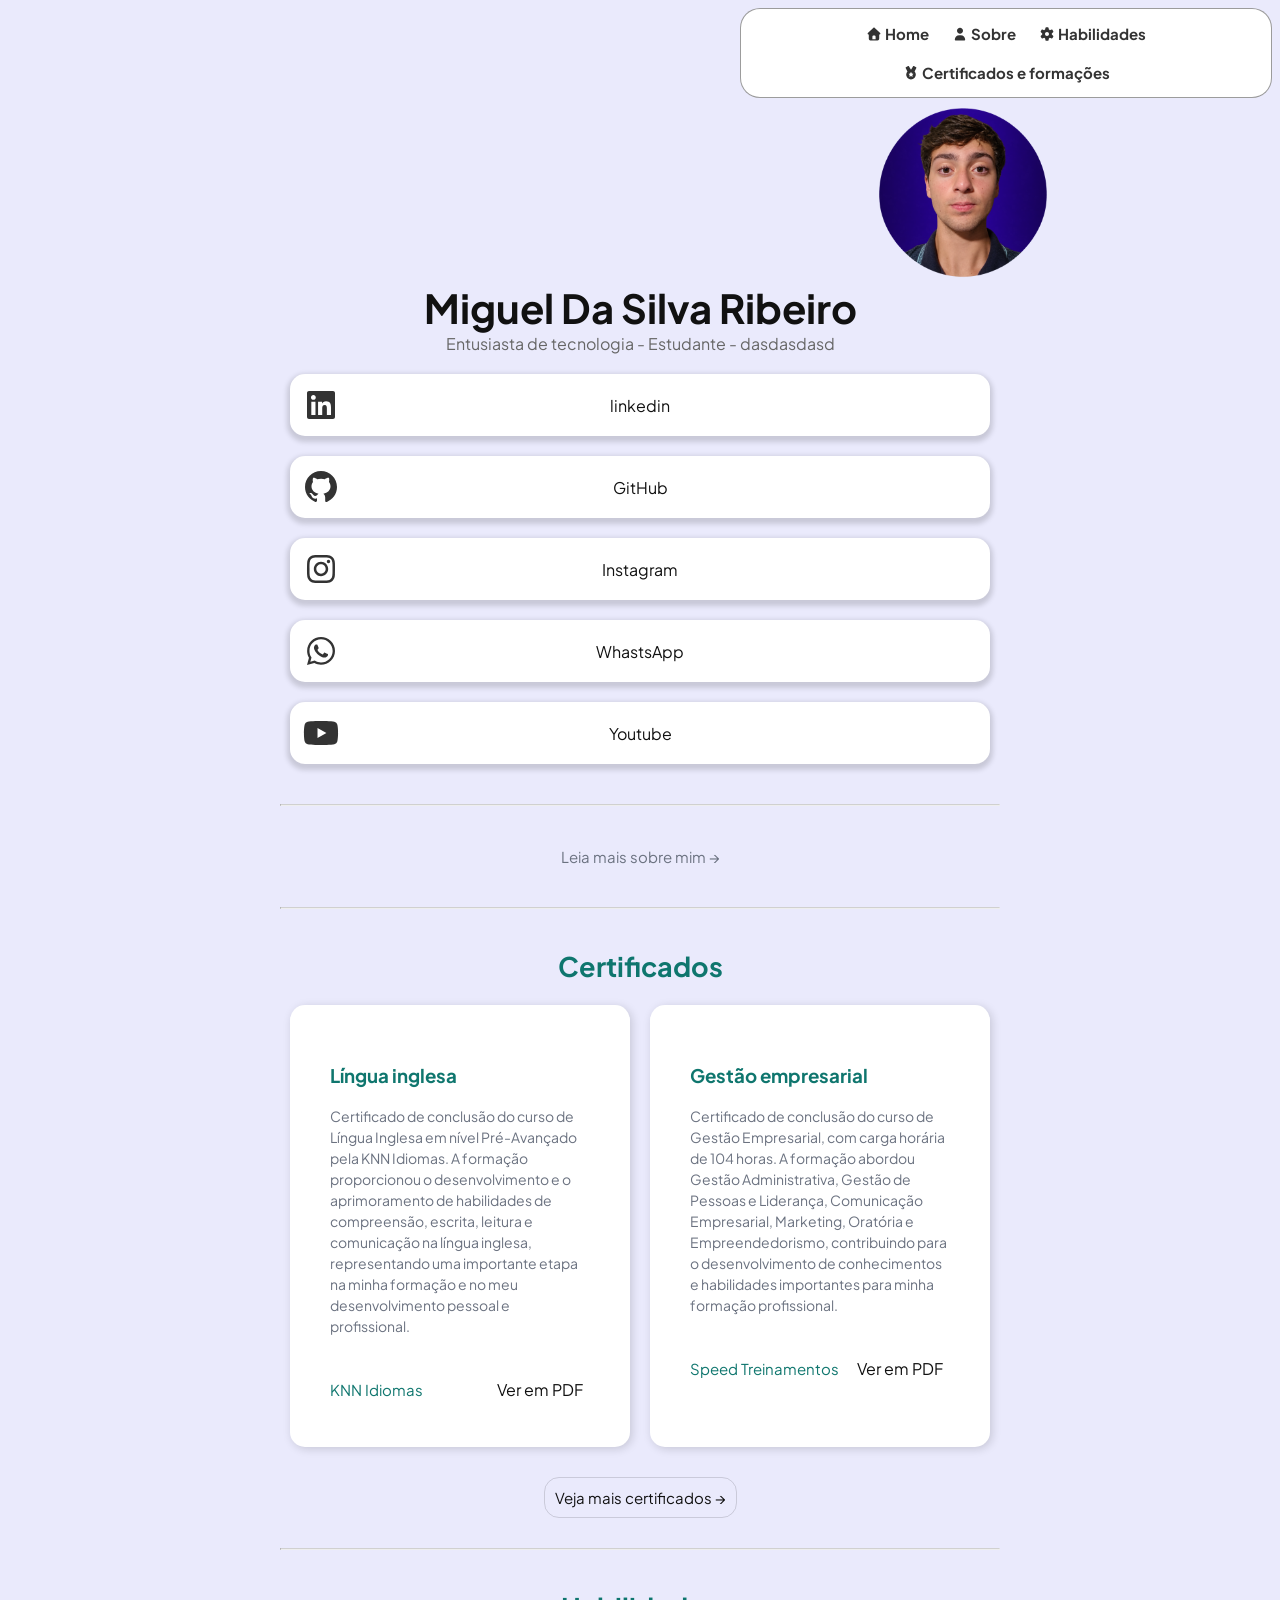
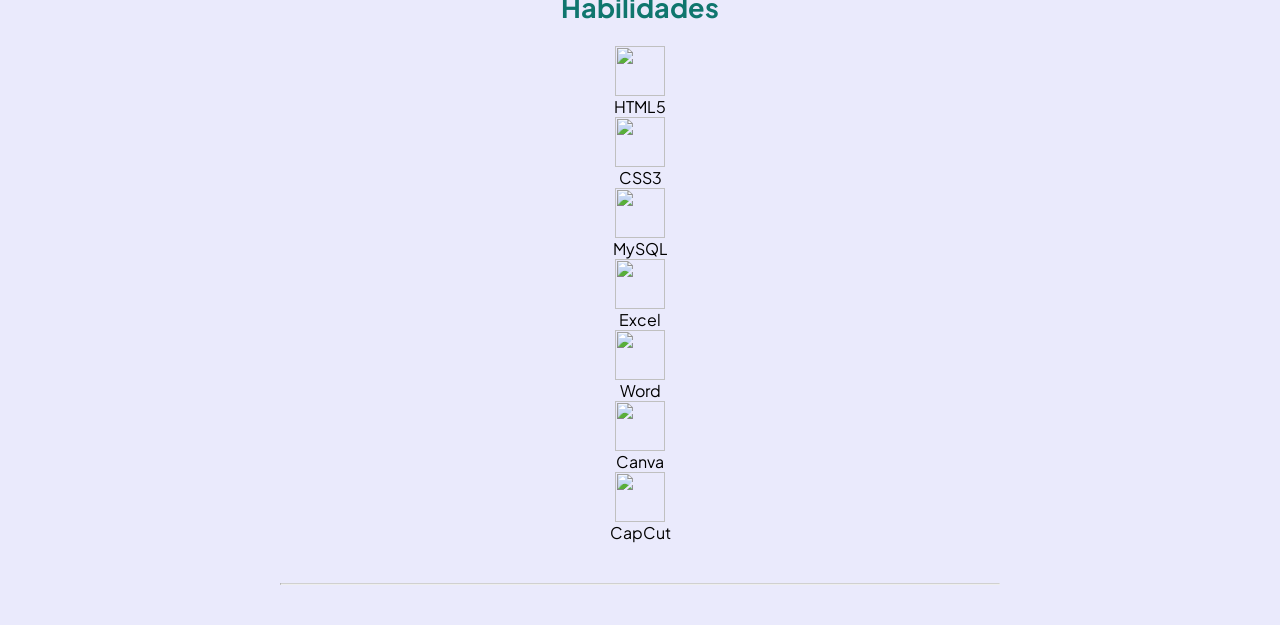
==== index.html @ 8a22ef95 "s" ====
<!DOCTYPE html>
<html lang="pt-br">
<head>
    <meta charset="UTF-8">
    <meta name="viewport" content="width=device-width, initial-scale=1.0">
    <title>Portfólio</title>
    <link rel="stylesheet" href="ESTILO/style.css">
    <link rel="preconnect" href="https://fonts.googleapis.com">
    <link rel="preconnect" href="https://fonts.gstatic.com" crossorigin>
    <link href="https://fonts.googleapis.com/css2?family=Inter:wght@400;500;600&family=Plus+Jakarta+Sans:wght@600;700&display=swap" rel="stylesheet">
</head>
<body>
    <header>
        <nav>
            <a href="index.html">
                <img src="Imagens/Icones/house.svg" alt="">
                 Home
            </a>
            <a href="sobre.html">
                 <img src="Imagens/Icones/person.svg" alt="">
                 Sobre
            </a>
            <a href="#"> <img src="Imagens/Icones/gear.svg" alt="">
                Habilidades
            </a>
            <a href="certificados.html"> <img src="Imagens/Icones/medal.svg" alt="">
                Certificados e formações
            </a>
            
        </nav>
    </header>

    <main>
        <section class="inicio">
            <img src="Imagens/FotoPro.png" alt="">
            <h1>Miguel Da Silva Ribeiro </h1>
            <p>Entusiasta de tecnologia - Estudante - dasdasdasd </p>
        </section>

        <section class="redes">
          
            <a target="_blank" href="www.linkedin.com/in/miguelribeiro22">
                <img src="Imagens/Icones/linkedin.svg" alt="">
                <span>linkedin</span>
            </a>
            <a target="_blank" href="https://github.com/Miguel-JHS">
                <img src="Imagens/Icones/github.svg" alt="">
                <span>GitHub</span>
            </a>

            <a target="_blank" href="https://www.instagram.com/eu_miguel.22">
                <img src="Imagens/Icones/instagram.svg" alt="">
                <span>Instagram</span>
            </a>

            <a target="_blank" href="#">
                <img src="Imagens/Icones/whatsapp.svg" alt="">
                <span>WhastsApp</span>
            </a>

            <a target="_blank" href="https://www.youtube.com/@MiguelJHS">
                <img src="Imagens/Icones/youtube.svg" alt="">
                <span>Youtube</span>
            </a>
             
        </section>

        <hr>

        <section class="sobre">
            <a href="#"><span>Leia mais sobre mim →</span></a>
        </section>

        <hr>

        <section class="formacoes">

            <h2>Certificados</h2>

            <div class="certificados">
                <article class="certificado">
                    <h3>Língua inglesa</h3>
                    <p>Certificado de conclusão do curso de Língua Inglesa em nível Pré-Avançado pela KNN Idiomas. A formação proporcionou o desenvolvimento e o aprimoramento de habilidades de compreensão, escrita, leitura e comunicação na língua inglesa, representando uma importante etapa na minha formação e no meu desenvolvimento pessoal e profissional.</p>
                    <br>
                    <span>KNN Idiomas</span>
                    <a target="_blank" href="#">Ver em PDF</a>
                </article>

                <article class="certificado">
                    <h3>Gestão empresarial</h3>
                    <p>Certificado de conclusão do curso de Gestão Empresarial, com carga horária de 104 horas. A formação abordou Gestão Administrativa, Gestão de Pessoas e Liderança, Comunicação Empresarial, Marketing, Oratória e Empreendedorismo, contribuindo para o desenvolvimento de conhecimentos e habilidades importantes para minha formação profissional.</p>
                    <br>
                    <span>Speed Treinamentos</span>
                    <a target="_blank" href="PDF/Certificado Unisal.pdf">Ver em PDF</a>
                </article>
            </div>

        </section>

        <section class="meuscert">
            <a href="#"><span>Veja mais certificados →</span></a>
        </section>

        <hr>

        <section class="skills">
            <h2>Habilidades</h2>
            <div class="habilidades">

                <span>  
                    <img src="Imagens/Icones/html5-colorido.svg" alt=""> 
                    HTML5</span>
                <span>  
                    <img src="Imagens/Icones/css3-colorido.svg" alt=""> 
                    CSS3</span>
                <span>  
                    <img src="Imagens/Icones/mysql-colorido.svg" alt=""> 
                    MySQL</span>
                <span>  
                    <img src="" alt=""> 
                    Excel</span>
                <span>  
                    <img src="" alt=""> 
                    Word</span>
                <span>  
                    <img src="Imagens/Icones/canva-colorido.svg" alt=""> 
                    Canva</span>
                <span>  
                    <img src="" alt=""> 
                    CapCut</span>
            </div>
        </section>

            <hr>

       </main>

</body>
</html>
---- ESTILO/style.css ----
* {
    box-sizing: border-box;
}


body {
    background-color: #eaeafc;
    font-family: 'Plus Jakarta Sans', 'Inter', sans-serif;
}

nav {
    background-color: white;
    width: 532px;
    border-radius: 20px;
    text-align: center;
    float: right;
    padding: 5px 2px 5px 2px;
    border: 1px solid rgba(0, 0, 0, 0.39);
}

nav a {
    display: inline-block;
    color: #333333;
    font-weight: bold;
    font-size: 15px;
    text-decoration: none;
    padding: 10px;
    border-radius: 20px;
    
}

nav a:hover {
    background-color: #CCFBF1;
    transition: 0.5s;
    border-radius: 20px;
}

nav img {
    position: relative;
    top: 2px;
    width: 16px;
    height: 16px;
}

.inicio h1 {
    color: #111111;
    font-size: 40px;
    text-align: center;
    margin: 0px;
}

.inicio p {
    color: #666666;
    text-align: center;
    margin: 0px;
}

.inicio img {
    position: relative;
    left: 830px;
    width: 250px;
    height: 170px;
    margin: auto;
    margin-top: 100px;
}

.redes a {
    display: grid;
    grid-template-columns: 1fr auto 1fr;
    align-items: center;

    color: #111111;
    text-decoration: none;

    background-color: white;
    width: 700px;
    text-align: center;
    padding: 10px;
    margin: 20px auto;
    border-radius: 15px;
    border: 1px solid #ffffff00;
    box-shadow: 0px 3px 5px 3px #00000025;
}

.redes a:hover {
    border: 1px solid #0f766e;
    color: #0f766e;
    box-shadow: 0 0 30px #0f766d4d;
    transition: 0.5s;
}

.redes span {
    grid-column: 2;
}

.redes img {
    width: 40px;
    height: 40px;
}

hr {
    border-top: 1px solid #d0d0d0;
    width: 720px;
    margin: 40px auto;
}

.sobre a {
    color: #6B7280;
    font-size: 15px;
    text-decoration: none;
}

.sobre a:hover {
    color: #81848a;
    transition: 0.5s;
}

.sobre {
    text-align: center;
    margin: 0px;
}

.formacoes h2  {
    color: #0F766E;
    font-size: 27px;
    text-align: center;
}

.certificados {
    display: grid;
    grid-template-columns: 340px 340px;
    gap: 20px;
    justify-content: center;
}

.certificado {
    background-color: #ffffff;
    color: #0F766E;
    width: 340px;
    padding: 40px;
    border-radius: 15px;
    box-shadow: 2px 2px 10px #00000027;
}

.certificado p {
    color: #6B7280;
    line-height: 1.5;
    font-size: 14px;
}

.certificado a {
    color: #111111;
    font-size: 16px;
    text-decoration: none;
    padding: 7px;
    float: right;
    border-radius: 10px;
}

.certificado a:hover {
    box-shadow: 0px 0px 30px rgba(0, 0, 0, 0.199);
    transition: 0.5s;
}

.certificado span {
    font-size: 15px;
    position: relative;
    top: 7px;
}

.meuscert {
    text-align: center;
    margin-top: 40px;
    
}

.meuscert a {
    color: #111111;
    text-decoration: none;
    
}

.meuscert span:hover {
    background-color: #00000023;
    color: rgb(81, 81, 255);
    transition: 0.5s;
}

.meuscert span {
    background-color: #eaeafc;
    font-size: 15px;
    padding: 10px;
    border-radius: 15px;
    border: 1px solid #00000023;
}

.skills h2 {
    color: #0F766E;
    font-size: 27px;
    text-align: center;
}

.habilidades span {
    display: flex;
    flex-direction: column;
    align-items: center;
   
}

.habilidades img {
    width: 50px;
    height: 50px;
}
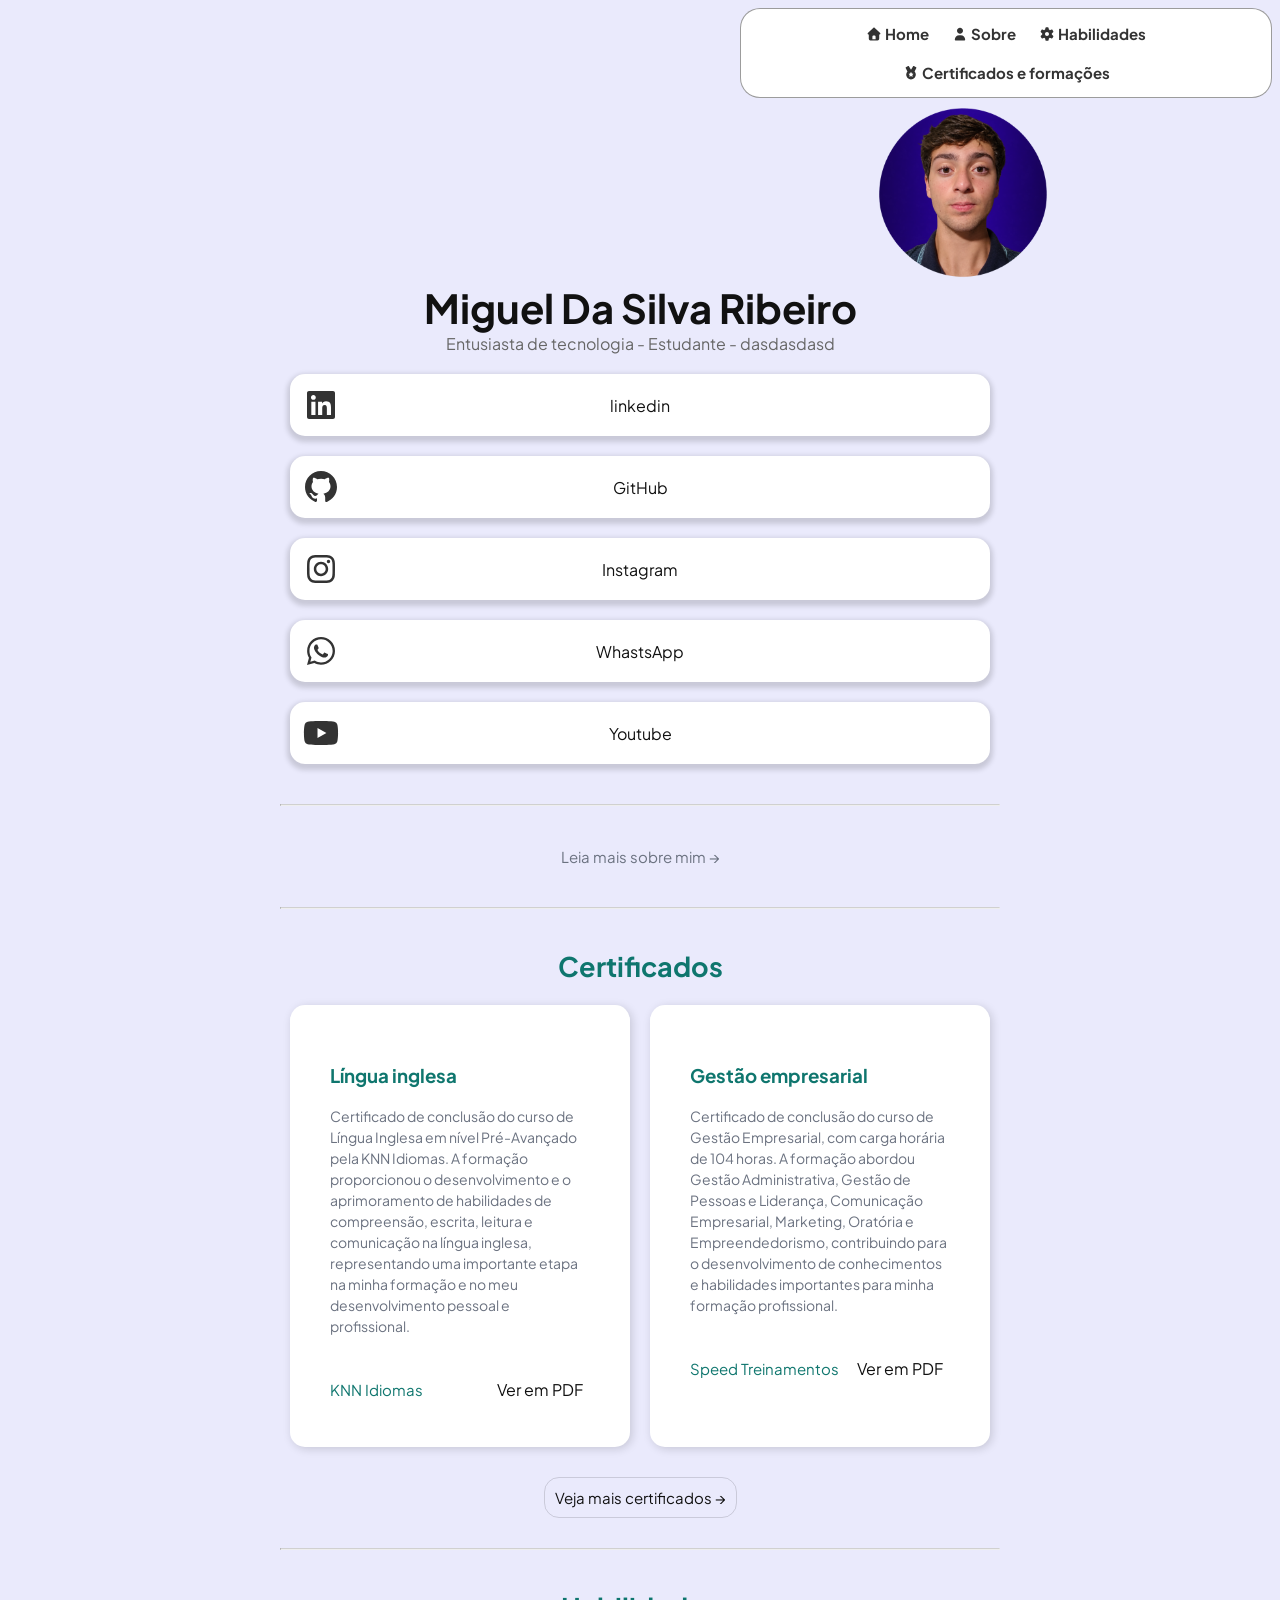
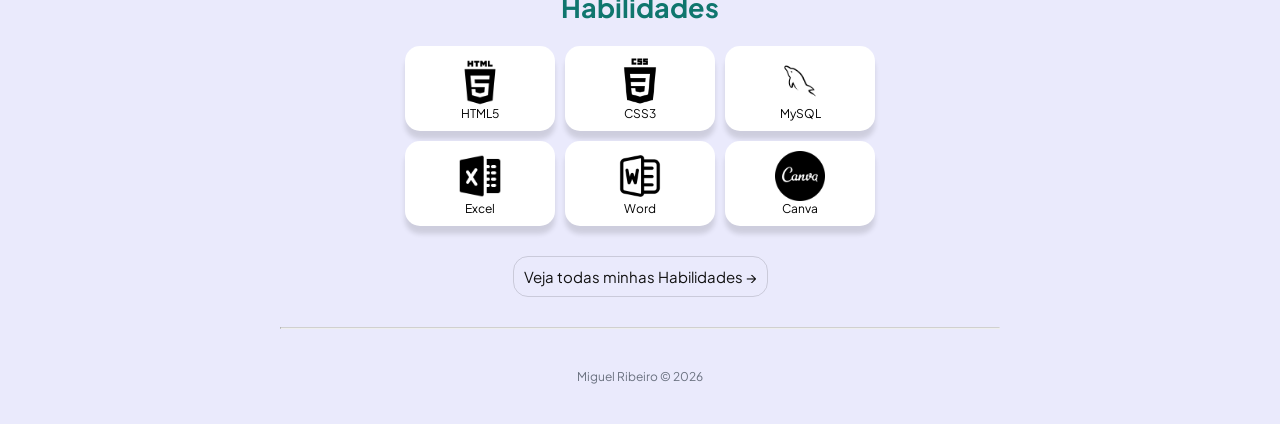
==== commit 46af6d6e: "." ====
--- a/index.html
+++ b/index.html
@@ -20,7 +20,7 @@
                  <img src="Imagens/Icones/person.svg" alt="">
                  Sobre
             </a>
-            <a href="#"> <img src="Imagens/Icones/gear.svg" alt="">
+            <a href="habilidades.html"> <img src="Imagens/Icones/gear.svg" alt="">
                 Habilidades
             </a>
             <a href="certificados.html"> <img src="Imagens/Icones/medal.svg" alt="">
@@ -53,7 +53,7 @@
                 <span>Instagram</span>
             </a>
 
-            <a target="_blank" href="#">
+            <a target="_blank" href="https://wa.me/+55019992273811">
                 <img src="Imagens/Icones/whatsapp.svg" alt="">
                 <span>WhastsApp</span>
             </a>
@@ -68,7 +68,7 @@
         <hr>
 
         <section class="sobre">
-            <a href="#"><span>Leia mais sobre mim →</span></a>
+            <a href="sobre.html"><span>Leia mais sobre mim →</span></a>
         </section>
 
         <hr>
@@ -98,7 +98,7 @@
         </section>
 
         <section class="meuscert">
-            <a href="#"><span>Veja mais certificados →</span></a>
+            <a href="certificados.html"><span>Veja mais certificados →</span></a>
         </section>
 
         <hr>
@@ -107,33 +107,49 @@
             <h2>Habilidades</h2>
             <div class="habilidades">
 
-                <span>  
-                    <img src="Imagens/Icones/html5-colorido.svg" alt=""> 
-                    HTML5</span>
-                <span>  
-                    <img src="Imagens/Icones/css3-colorido.svg" alt=""> 
-                    CSS3</span>
-                <span>  
-                    <img src="Imagens/Icones/mysql-colorido.svg" alt=""> 
-                    MySQL</span>
-                <span>  
-                    <img src="" alt=""> 
-                    Excel</span>
-                <span>  
-                    <img src="" alt=""> 
-                    Word</span>
-                <span>  
-                    <img src="Imagens/Icones/canva-colorido.svg" alt=""> 
-                    Canva</span>
-                <span>  
-                    <img src="" alt=""> 
-                    CapCut</span>
+                <span class="habilidade">  
+                    <img src="Imagens/Icones/html.png" alt=""> 
+                    HTML5
+                </span>
+
+                <span class="habilidade">  
+                    <img src="Imagens/Icones/css.png" alt=""> 
+                    CSS3
+                </span>
+
+                <span class="habilidade">  
+                    <img src="Imagens/Icones/mysql.png" alt=""> 
+                    MySQL
+                </span>
+                    
+                <span class="habilidade">  
+                    <img src="Imagens/Icones/excel.png" alt=""> 
+                    Excel
+                </span>
+
+                <span class="habilidade">  
+                    <img src="Imagens/Icones/word.jpg" alt=""> 
+                    Word
+                </span>
+
+                <span class="habilidade">  
+                    <img src="Imagens/Icones/canva.webp" alt=""> 
+                    Canva
+                </span>
+              
             </div>
+
+           <section class="meuscert">
+            <a href="certificados.html"><span>Veja todas minhas Habilidades →</span></a>
         </section>
 
-            <hr>
+        <hr>
 
        </main>
 
+       <footer>
+        <span>Miguel Ribeiro © 2026</span>
+       </footer>
+
 </body>
 </html>
--- a/ESTILO/style.css
+++ b/ESTILO/style.css
@@ -26,12 +26,11 @@
     text-decoration: none;
     padding: 10px;
     border-radius: 20px;
-    
+    transition: 0.5s;
 }
 
 nav a:hover {
     background-color: #CCFBF1;
-    transition: 0.5s;
     border-radius: 20px;
 }
 
@@ -80,13 +79,14 @@
     border-radius: 15px;
     border: 1px solid #ffffff00;
     box-shadow: 0px 3px 5px 3px #00000025;
+    transition: 0.5s;
 }
 
 .redes a:hover {
     border: 1px solid #0f766e;
     color: #0f766e;
     box-shadow: 0 0 30px #0f766d4d;
-    transition: 0.5s;
+    transform: translateY(-1px);
 }
 
 .redes span {
@@ -108,11 +108,11 @@
     color: #6B7280;
     font-size: 15px;
     text-decoration: none;
+    transition: 0.5s;
 }
 
 .sobre a:hover {
     color: #81848a;
-    transition: 0.5s;
 }
 
 .sobre {
@@ -155,11 +155,12 @@
     padding: 7px;
     float: right;
     border-radius: 10px;
-}
+    transition: 0.5s;
+}
+
 
 .certificado a:hover {
     box-shadow: 0px 0px 30px rgba(0, 0, 0, 0.199);
-    transition: 0.5s;
 }
 
 .certificado span {
@@ -177,22 +178,22 @@
 .meuscert a {
     color: #111111;
     text-decoration: none;
-    
+}
+
+.meuscert span {
+    background-color: #eaeafc;
+    font-size: 15px;
+    padding: 10px;
+    border-radius: 15px;
+    border: 1px solid #00000023;
+    transition: 0.5s;
 }
 
 .meuscert span:hover {
     background-color: #00000023;
     color: rgb(81, 81, 255);
-    transition: 0.5s;
-}
-
-.meuscert span {
-    background-color: #eaeafc;
-    font-size: 15px;
-    padding: 10px;
-    border-radius: 15px;
-    border: 1px solid #00000023;
-}
+}
+
 
 .skills h2 {
     color: #0F766E;
@@ -200,14 +201,38 @@
     text-align: center;
 }
 
-.habilidades span {
+.habilidades {
+    display: grid;
+    grid-template-columns: 150px 150px 150px;
+    gap: 10px;
+    justify-content: center;
+}
+
+.habilidade {
     display: flex;
     flex-direction: column;
     align-items: center;
-   
-}
-
-.habilidades img {
+
+    background-color: white;
+    font-size: 12px;
+    padding: 10px;
+    border-radius: 15px;
+    box-shadow: 0 8px 5px rgba(0, 0, 0, 0.12);
+    transition: 0.5s;
+}
+
+.habilidade:hover {
+    transform: translateY(-4px);
+}
+
+.habilidade img {
     width: 50px;
     height: 50px;
+}
+
+footer {
+    color: #6B7280;
+    font-size: 12px;
+    text-align: center;
+    margin: 40px;
 }
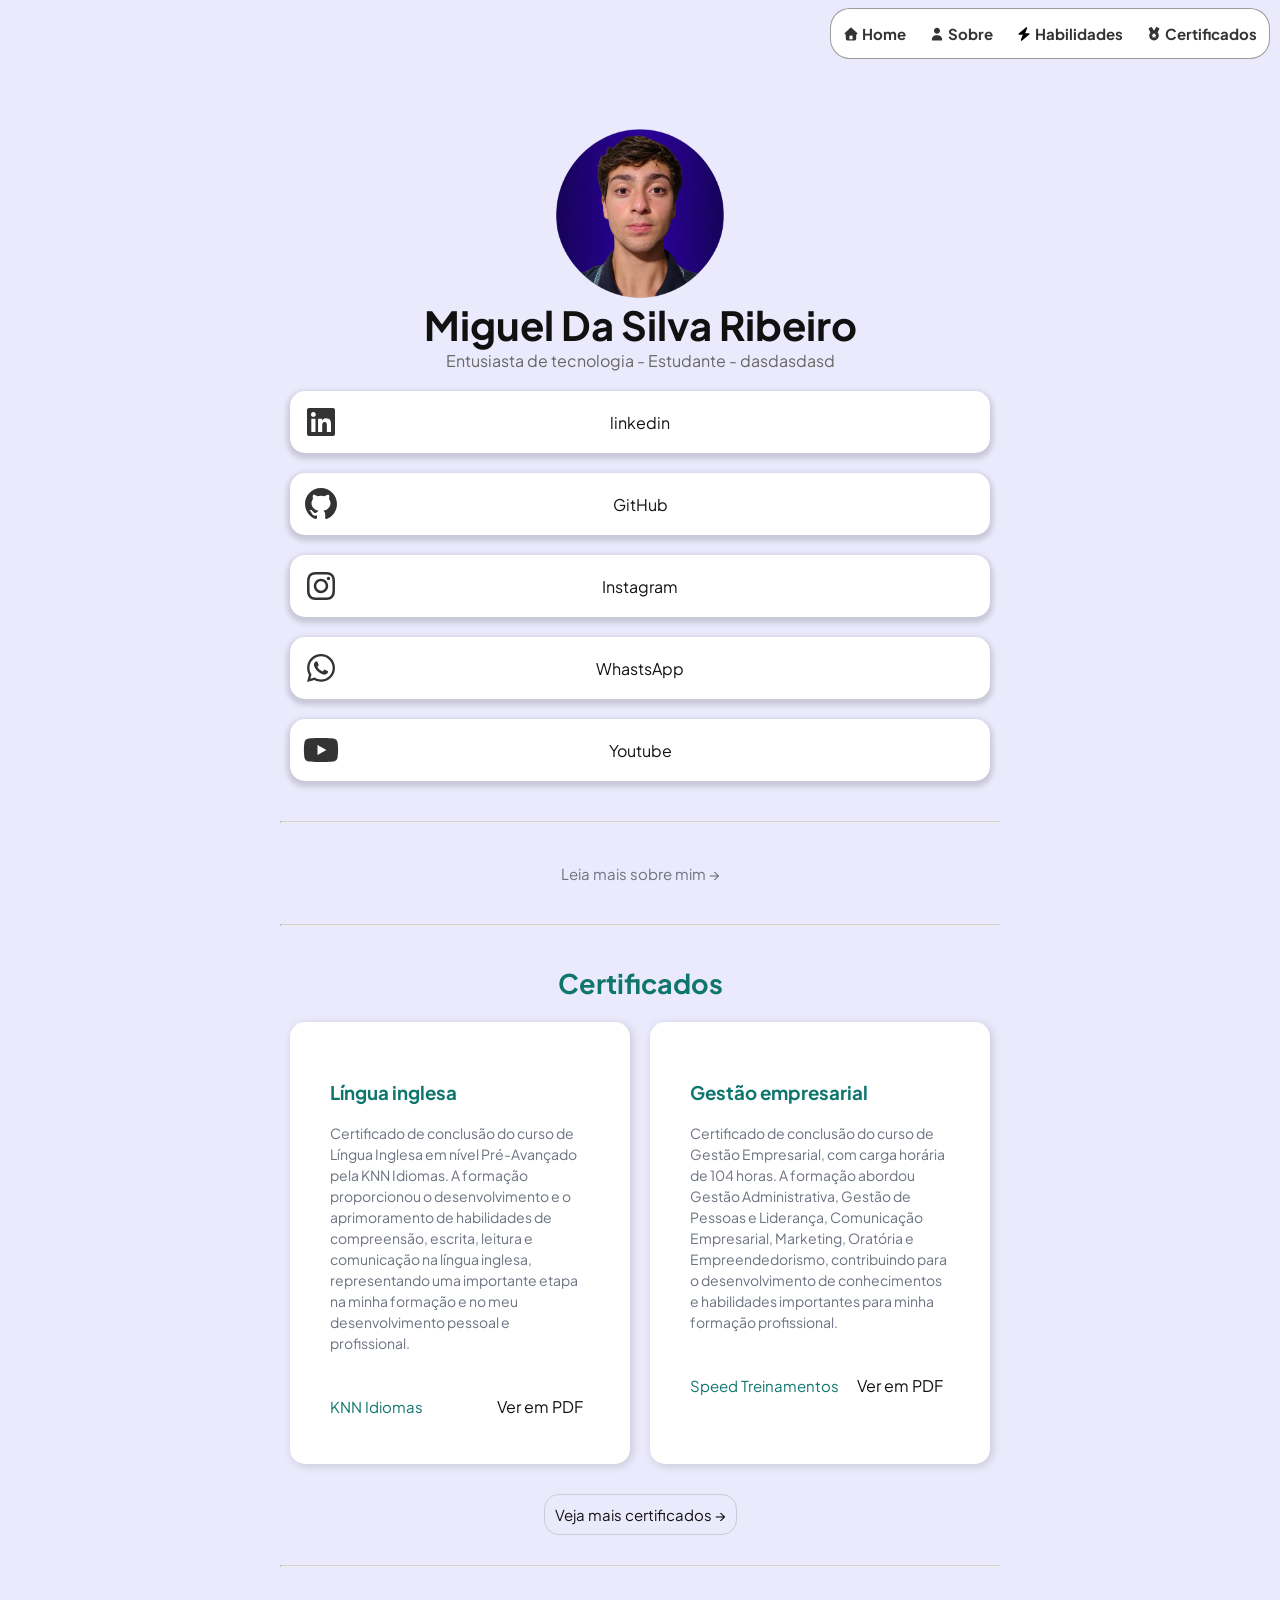
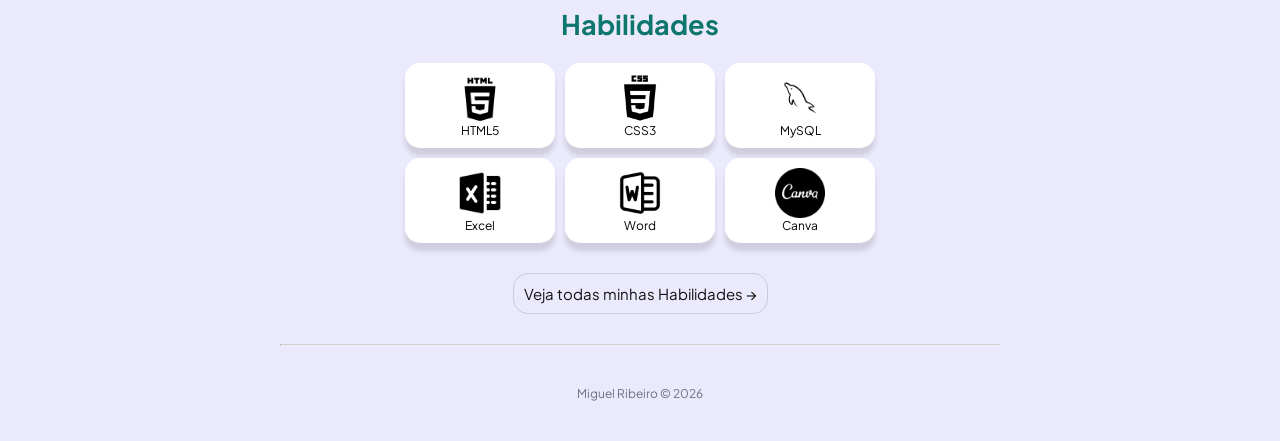
==== commit 03be86e0: "." ====
--- a/index.html
+++ b/index.html
@@ -5,6 +5,7 @@
     <meta name="viewport" content="width=device-width, initial-scale=1.0">
     <title>Portfólio</title>
     <link rel="stylesheet" href="ESTILO/style.css">
+    <link rel="stylesheet" href="ESTILO/responsivo.css">
     <link rel="preconnect" href="https://fonts.googleapis.com">
     <link rel="preconnect" href="https://fonts.gstatic.com" crossorigin>
     <link href="https://fonts.googleapis.com/css2?family=Inter:wght@400;500;600&family=Plus+Jakarta+Sans:wght@600;700&display=swap" rel="stylesheet">
@@ -20,16 +21,18 @@
                  <img src="Imagens/Icones/person.svg" alt="">
                  Sobre
             </a>
-            <a href="habilidades.html"> <img src="Imagens/Icones/gear.svg" alt="">
+            <a href="habilidades.html"> 
+                <img src="Imagens/Icones/bolt.svg" alt="">
                 Habilidades
             </a>
-            <a href="certificados.html"> <img src="Imagens/Icones/medal.svg" alt="">
-                Certificados e formações
+            <a href="certificados.html"> 
+                <img src="Imagens/Icones/medal.svg" alt="">
+                Certificados
             </a>
             
         </nav>
     </header>
-
+        <br>
     <main>
         <section class="inicio">
             <img src="Imagens/FotoPro.png" alt="">
@@ -39,7 +42,7 @@
 
         <section class="redes">
           
-            <a target="_blank" href="www.linkedin.com/in/miguelribeiro22">
+            <a target="_blank" href="https://www.linkedin.com/in/miguelribeiro22/">
                 <img src="Imagens/Icones/linkedin.svg" alt="">
                 <span>linkedin</span>
             </a>
--- a/ESTILO/style.css
+++ b/ESTILO/style.css
@@ -8,12 +8,17 @@
     font-family: 'Plus Jakarta Sans', 'Inter', sans-serif;
 }
 
+header {
+    position: fixed;
+    right: 10px;
+}
+
 nav {
     background-color: white;
-    width: 532px;
+    max-width: 100%;
+    width: 440px;
     border-radius: 20px;
     text-align: center;
-    float: right;
     padding: 5px 2px 5px 2px;
     border: 1px solid rgba(0, 0, 0, 0.39);
 }
@@ -55,8 +60,7 @@
 }
 
 .inicio img {
-    position: relative;
-    left: 830px;
+    display: block;
     width: 250px;
     height: 170px;
     margin: auto;
@@ -72,6 +76,7 @@
     text-decoration: none;
 
     background-color: white;
+    max-width: 90%;
     width: 700px;
     text-align: center;
     padding: 10px;
@@ -100,6 +105,7 @@
 
 hr {
     border-top: 1px solid #d0d0d0;
+    max-width: 90%;
     width: 720px;
     margin: 40px auto;
 }
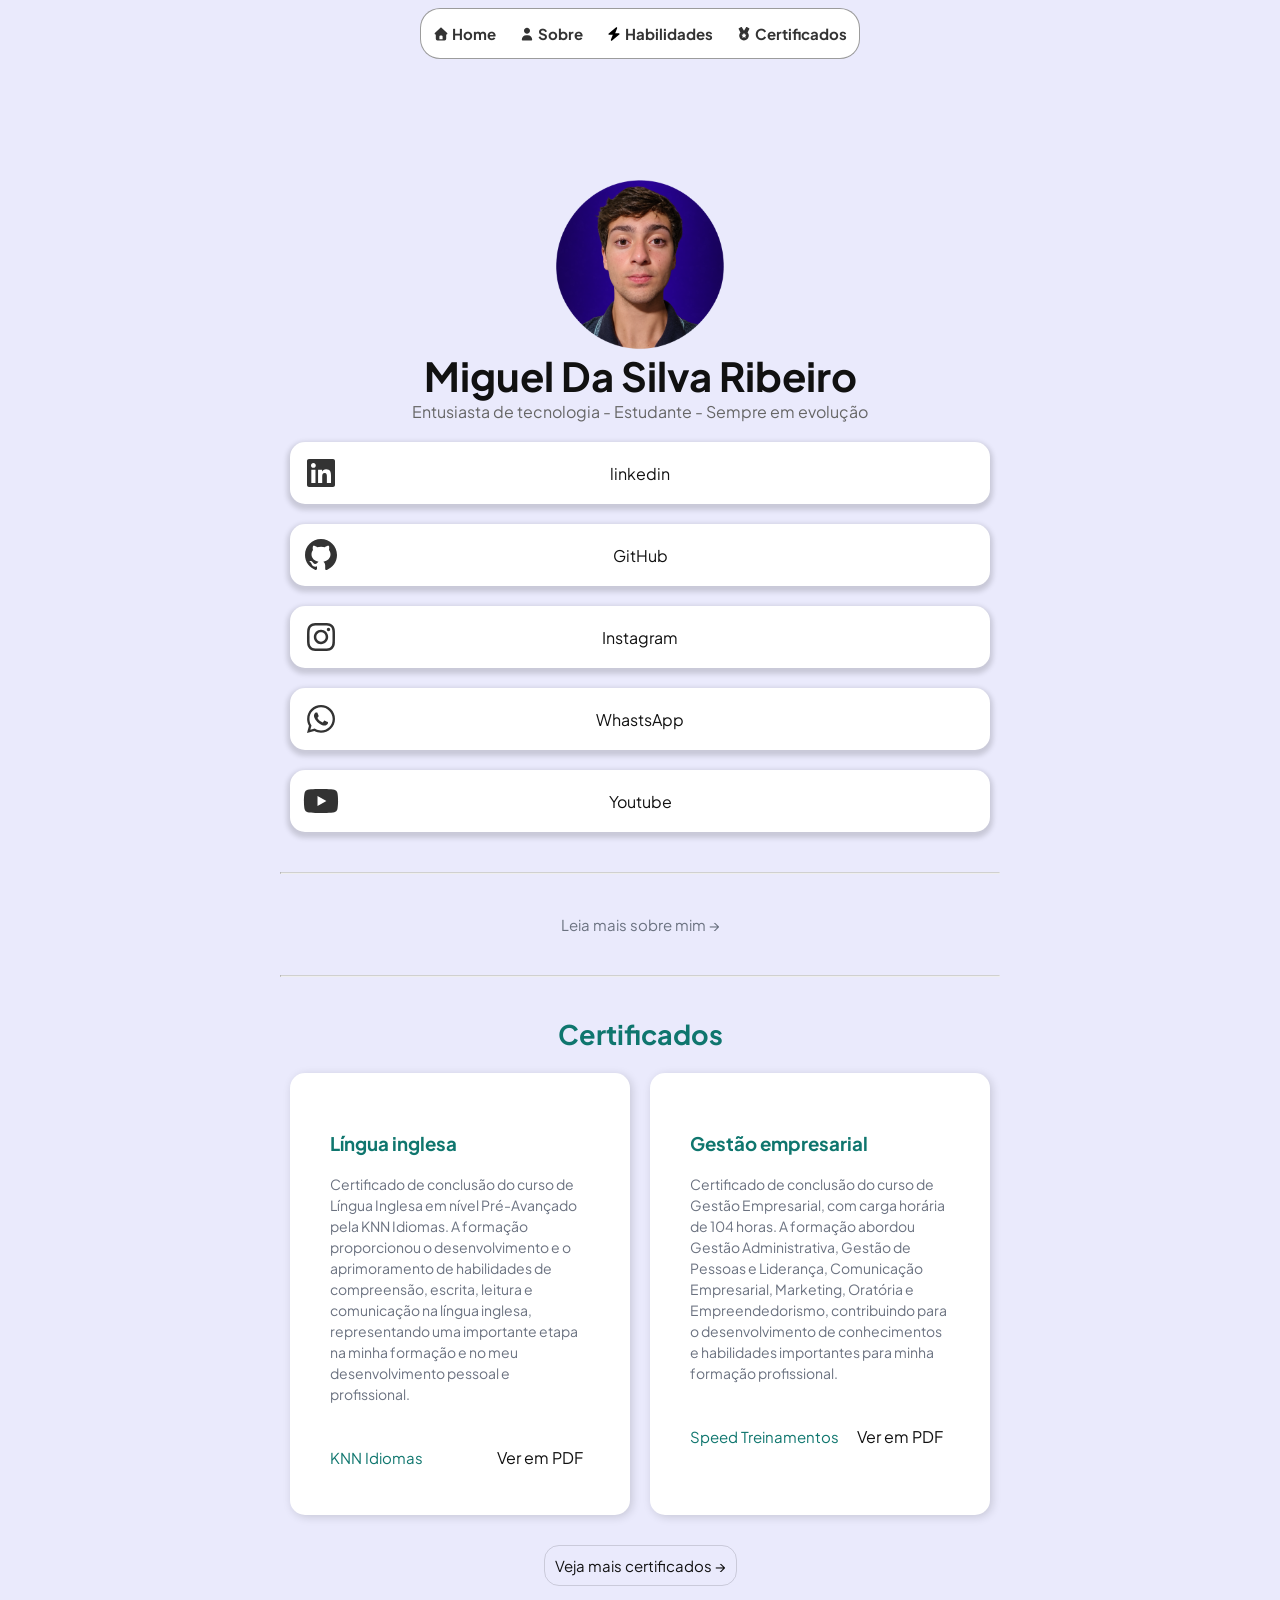
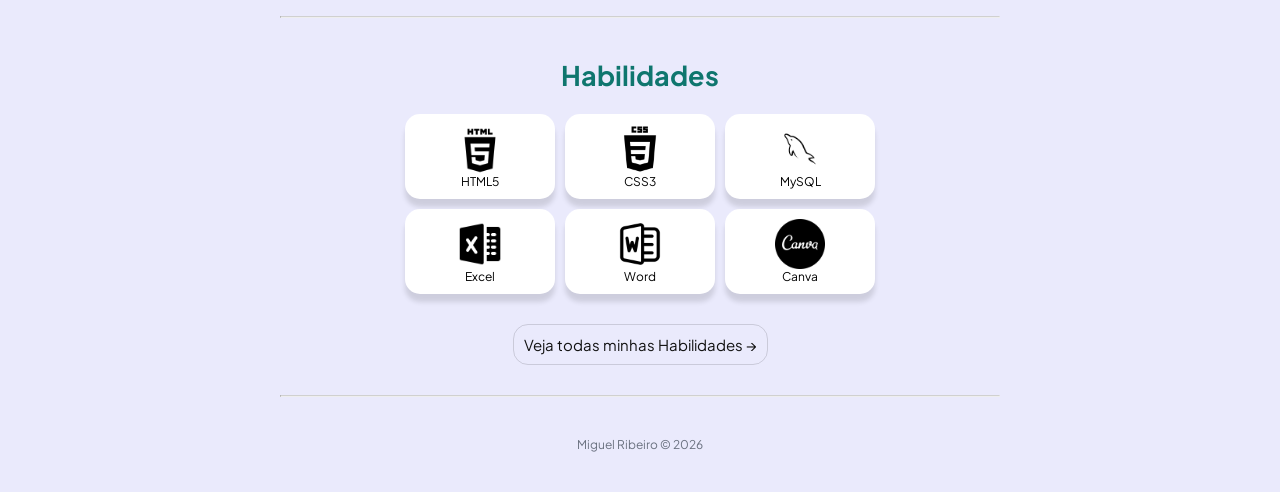
==== commit c9bf6870: "nunca tera atualização final" ====
--- a/index.html
+++ b/index.html
@@ -11,8 +11,8 @@
     <link href="https://fonts.googleapis.com/css2?family=Inter:wght@400;500;600&family=Plus+Jakarta+Sans:wght@600;700&display=swap" rel="stylesheet">
 </head>
 <body>
-    <header>
-        <nav>
+    <header class="cabeca">
+        <nav class="navegação">
             <a href="index.html">
                 <img src="Imagens/Icones/house.svg" alt="">
                  Home
@@ -37,7 +37,7 @@
         <section class="inicio">
             <img src="Imagens/FotoPro.png" alt="">
             <h1>Miguel Da Silva Ribeiro </h1>
-            <p>Entusiasta de tecnologia - Estudante - dasdasdasd </p>
+            <p>Entusiasta de tecnologia - Estudante - Sempre em evolução </p>
         </section>
 
         <section class="redes">
@@ -56,7 +56,7 @@
                 <span>Instagram</span>
             </a>
 
-            <a target="_blank" href="https://wa.me/+55019992273811">
+            <a target="_blank" href="https://wa.me/+55019">
                 <img src="Imagens/Icones/whatsapp.svg" alt="">
                 <span>WhastsApp</span>
             </a>
@@ -86,7 +86,7 @@
                     <p>Certificado de conclusão do curso de Língua Inglesa em nível Pré-Avançado pela KNN Idiomas. A formação proporcionou o desenvolvimento e o aprimoramento de habilidades de compreensão, escrita, leitura e comunicação na língua inglesa, representando uma importante etapa na minha formação e no meu desenvolvimento pessoal e profissional.</p>
                     <br>
                     <span>KNN Idiomas</span>
-                    <a target="_blank" href="#">Ver em PDF</a>
+                    <a target="_blank" href="PDF/Certificado Inglês.pdf">Ver em PDF</a>
                 </article>
 
                 <article class="certificado">
--- a/ESTILO/style.css
+++ b/ESTILO/style.css
@@ -8,16 +8,11 @@
     font-family: 'Plus Jakarta Sans', 'Inter', sans-serif;
 }
 
-header {
-    position: fixed;
-    right: 10px;
-}
-
 nav {
     background-color: white;
-    max-width: 100%;
-    width: 440px;
+    width: min(440px, 100%);
     border-radius: 20px;
+    margin: auto;
     text-align: center;
     padding: 5px 2px 5px 2px;
     border: 1px solid rgba(0, 0, 0, 0.39);
@@ -36,6 +31,7 @@
 
 nav a:hover {
     background-color: #CCFBF1;
+    transition: 0.5s;
     border-radius: 20px;
 }
 
--- a/ESTILO/responsivo.css
+++ b/ESTILO/responsivo.css
@@ -0,0 +1,48 @@
+
+
+
+
+@media (max-width: 1070px) {
+    .certificados {
+        grid-template-columns: 340px 340px;
+        justify-content: center;
+    }
+}
+
+
+@media (max-width: 768px) {
+    .certificados {
+        grid-template-columns: 340px;
+        justify-content: center;
+    }
+}
+
+@media (max-width: 390px) {
+    .habilidades {
+        grid-template-columns: 170px 170px;
+        justify-content: center;
+    }
+}
+
+@media (max-width: 1020px) {
+    .conteudo {
+        grid-template-columns: 340px;
+        justify-content: center;
+        gap: 30px;
+    }
+}
+
+
+@media (max-width: 800px) {
+    .habilidades1, .habilidades2, .habilidades3 {
+        grid-template-columns: 340px 340px;
+        justify-content: center;
+    }
+}
+
+@media (max-width: 737px) {
+    .habilidades1, .habilidades2, .habilidades3 {
+        grid-template-columns: 340px;
+        justify-content: center;
+    }
+}
